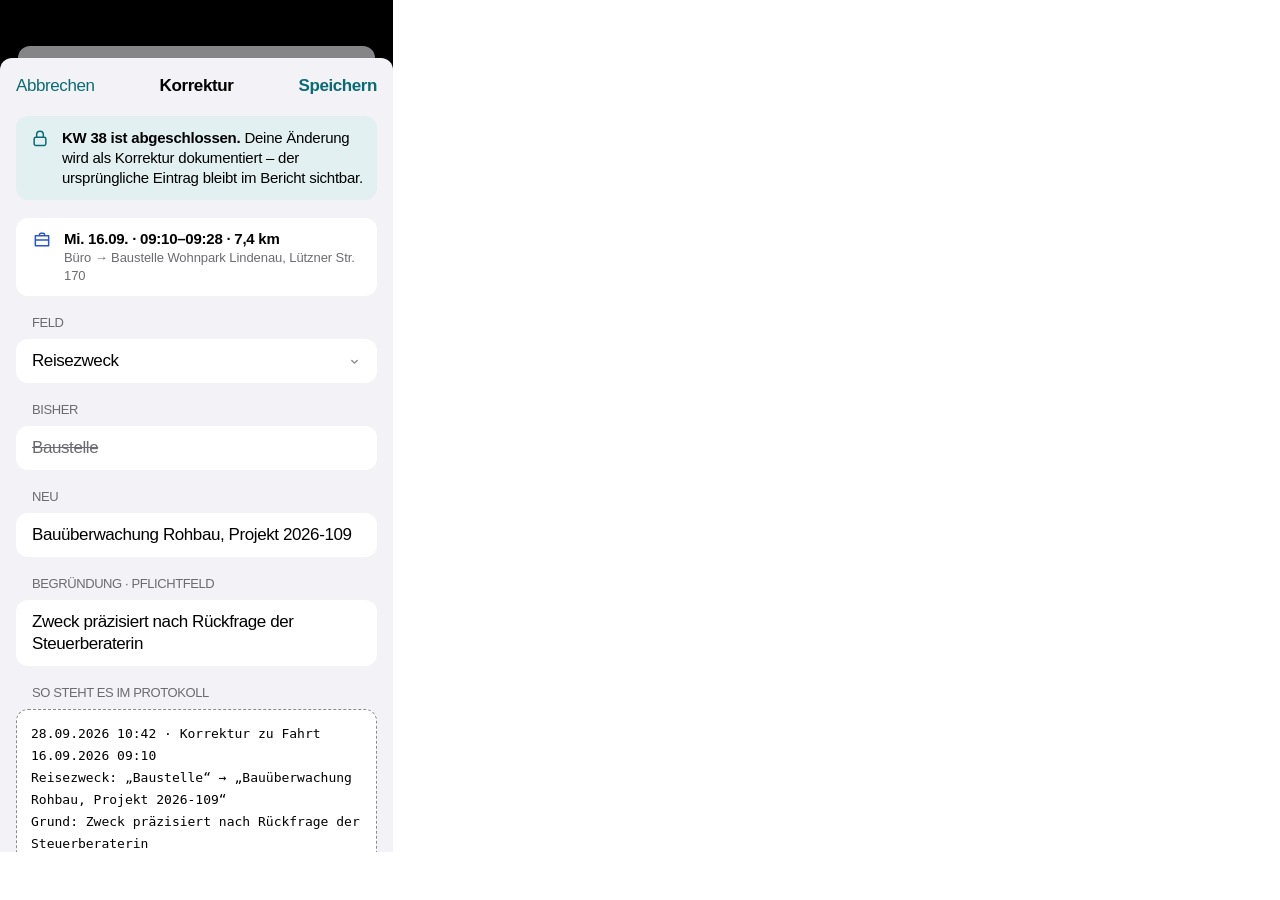
==== design/screens/correction.html @ 8487ca58 "Add design screens and render pipeline Adds seven new static UI mockup screens under `design/screens" ====
<!DOCTYPE html>
<html lang="en-GB"><head>
<meta charset="utf-8">
<title>Korrektur erfassen</title>
<style>
body{margin:0;font-family:-apple-system,BlinkMacSystemFont,"SF Pro Text","SF Pro Display","Helvetica Neue",Helvetica,sans-serif;-webkit-font-smoothing:antialiased}
*{box-sizing:border-box}
.s{--bg:#F2F2F7;--card:#FFFFFF;--fill:rgba(118,118,128,.12);--label:#000000;--sec:#6C6C70;--ter:#8A8A8E;--sep:rgba(60,60,67,.22);--acc:#0B6B74;--acc-t:#E2F0F1;--on:#FFFFFF;--biz:#2A55C9;--biz-t:#E7EDFB;--err:#C1271D;position:relative;overflow:hidden;display:flex;flex-direction:column;background:#000000;color:var(--label);font-size:17px;line-height:22px;letter-spacing:-.41px}
.s.dark{--bg:#1C1C1E;--card:#2C2C2E;--fill:rgba(118,118,128,.24);--label:#FFFFFF;--sec:#AEAEB2;--ter:#8D8D93;--sep:rgba(84,84,88,.65);--acc:#3FC1C9;--acc-t:#0D3437;--on:#00292C;--biz:#86ABFF;--biz-t:#1B2848;--err:#FF7B72}
.num{font-variant-numeric:tabular-nums}
.hl{font-size:17px;line-height:22px;font-weight:600}
.sh{font-size:15px;line-height:20px;letter-spacing:-.24px}
.fn{font-size:13px;line-height:18px;letter-spacing:-.08px}
.sec{color:var(--sec)}.b6{font-weight:600}
.col{display:flex;flex-direction:column}.hr{display:flex;align-items:center}.grow{flex:1;min-width:0}
.nb{display:inline-flex;align-items:center;gap:4px;border:0;background:none;padding:0;color:var(--acc);font-family:inherit;font-size:17px;letter-spacing:-.41px;min-height:44px;text-decoration:none;cursor:pointer}
.grp{background:var(--card);border-radius:12px;overflow:hidden;display:flex;flex-direction:column}
.grp>*{position:relative}
.grp>*+*::before{content:"";position:absolute;left:16px;right:0;top:0;height:.5px;background:var(--sep)}
.row{display:flex;align-items:center;gap:12px;min-height:44px;padding:11px 16px;color:inherit;text-decoration:none}
.gh{font-size:13px;line-height:18px;color:var(--sec);text-transform:uppercase;padding:0 16px 7px}
svg.i{width:20px;height:20px;fill:none;stroke:currentColor;stroke-width:1.8;stroke-linecap:round;stroke-linejoin:round;flex:none}
svg.sm{width:16px;height:16px;stroke-width:2.1}svg.xs{width:13px;height:13px;stroke-width:2.6}
.chev{color:var(--ter)}
.fld{border:0;background:none;font-family:inherit;font-size:17px;line-height:22px;letter-spacing:-.41px;color:var(--label);padding:0;width:100%;resize:none}
.sheet{position:absolute;left:0;right:0;bottom:0;top:58px;background:var(--bg);border-radius:12px 12px 0 0;display:flex;flex-direction:column;overflow:hidden}
</style>
</head>
<body>
<div class="s" style="width: 393px; height: 852px">
<div style="position: absolute; top: 46px; left: 18px; right: 18px; height: 40px; border-radius: 12px 12px 0 0; background: var(--bg); opacity: .55"></div>
<div class="sheet">
<div style="display: grid; grid-template-columns: 1fr auto 1fr; align-items: center; padding: 6px 16px 0; flex: none">
<a class="nb" href="TripDetail.dc.html" style="justify-self: start">Abbrechen</a>
<span class="hl">Korrektur</span>
<a class="nb" href="TripDetail.dc.html" style="justify-self: end; font-weight: 600">Speichern</a>
</div>
<div class="col" style="gap: 18px; padding: 8px 16px 24px">
<div class="hr" style="gap: 12px; align-items: flex-start; background: var(--acc-t); border-radius: 12px; padding: 12px 14px">
<svg xmlns="http://www.w3.org/2000/svg" class="i" viewBox="0 0 24 24" style="color: var(--acc)"><rect x="5" y="11" width="14" height="10" rx="2"></rect><path d="M8 11V8a4 4 0 0 1 8 0v3"></path></svg>
<span class="sh"><span class="b6">KW 38 ist abgeschlossen.</span> Deine Änderung wird als Korrektur dokumentiert – der ursprüngliche Eintrag bleibt im Bericht sichtbar.</span>
</div>
<div class="grp">
<div class="row" style="align-items: flex-start">
<svg xmlns="http://www.w3.org/2000/svg" class="i" viewBox="0 0 24 24" style="color: var(--biz); margin-top: 1px"><path d="M9 7V5.5A1.5 1.5 0 0 1 10.5 4h3A1.5 1.5 0 0 1 15 5.5V7M4 7h16v12H4zM4 12h16"></path></svg>
<div class="col grow"><span class="sh b6 num">Mi. 16.09. · 09:10–09:28 · 7,4 km</span><span class="fn sec">Büro → Baustelle Wohnpark Lindenau, Lützner Str. 170</span></div>
</div>
</div>
<div class="col">
<div class="gh">Feld</div>
<div class="grp"><a class="row" href="#"><span class="grow">Reisezweck</span><svg xmlns="http://www.w3.org/2000/svg" class="i xs chev" viewBox="0 0 24 24"><path d="m7 10 5 5 5-5"></path></svg></a></div>
</div>
<div class="col">
<div class="gh">Bisher</div>
<div class="grp"><div class="row"><span class="sec" style="text-decoration: line-through">Baustelle</span></div></div>
</div>
<div class="col">
<div class="gh">Neu</div>
<div class="grp"><label class="row"><input class="fld" value="Bauüberwachung Rohbau, Projekt 2026-109" aria-label="Neuer Reisezweck"></label></div>
</div>
<div class="col">
<div class="gh">Begründung · Pflichtfeld</div>
<div class="grp"><label class="row"><textarea class="fld" rows="2" aria-label="Begründung der Korrektur">Zweck präzisiert nach Rückfrage der Steuerberaterin</textarea></label></div>
</div>
<div class="col">
<div class="gh">So steht es im Protokoll</div>
<div style="background: var(--card); border-radius: 12px; padding: 12px 14px; border: 1px dashed var(--ter)">
<span class="fn num" style="font-family: ui-monospace, 'SF Mono', Menlo, monospace; letter-spacing: 0; line-height: 19px">28.09.2026 10:42 · Korrektur zu Fahrt 16.09.2026 09:10<br>Reisezweck: „Baustelle“ → „Bauüberwachung Rohbau, Projekt 2026-109“<br>Grund: Zweck präzisiert nach Rückfrage der Steuerberaterin</span>
</div>
</div>
</div>
</div>
</div>
</body></html>
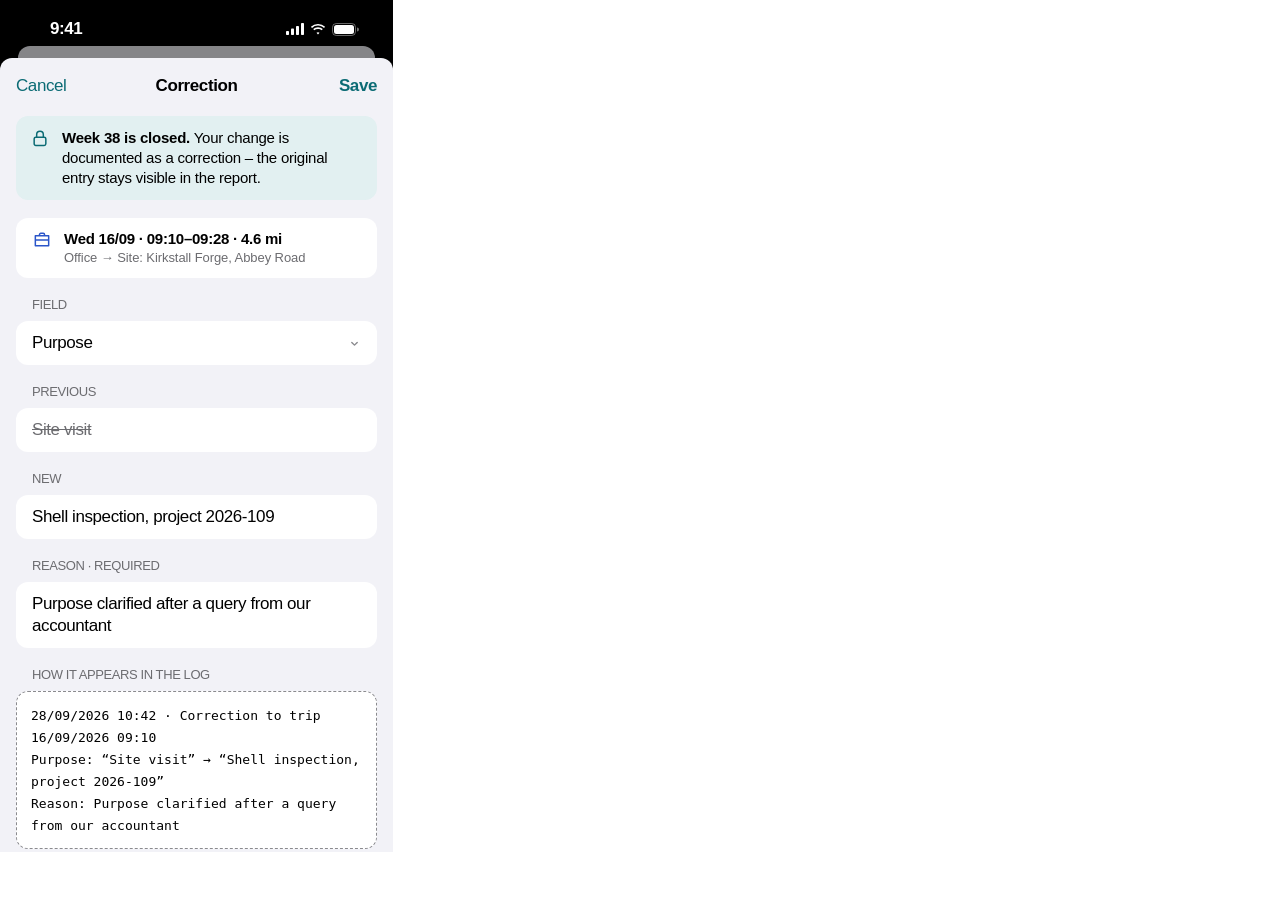
==== commit 124160bb: "Refresh English mockups and app branding assets Updates multiple design screen HTML mockups from Ger" ====
--- a/design/screens/correction.html
+++ b/design/screens/correction.html
@@ -1,7 +1,7 @@
 <!DOCTYPE html>
 <html lang="en-GB"><head>
 <meta charset="utf-8">
-<title>Korrektur erfassen</title>
+<title>Correction</title>
 <style>
 body{margin:0;font-family:-apple-system,BlinkMacSystemFont,"SF Pro Text","SF Pro Display","Helvetica Neue",Helvetica,sans-serif;-webkit-font-smoothing:antialiased}
 *{box-sizing:border-box}
@@ -24,48 +24,52 @@
 .chev{color:var(--ter)}
 .fld{border:0;background:none;font-family:inherit;font-size:17px;line-height:22px;letter-spacing:-.41px;color:var(--label);padding:0;width:100%;resize:none}
 .sheet{position:absolute;left:0;right:0;bottom:0;top:58px;background:var(--bg);border-radius:12px 12px 0 0;display:flex;flex-direction:column;overflow:hidden}
+
+.sb{position:absolute;top:0;left:0;right:0;height:54px;z-index:50;display:flex;align-items:center;justify-content:space-between;padding:4px 34px 0 50px;font-size:17px;font-weight:600;letter-spacing:-.4px;color:var(--label);pointer-events:none}
+.sbi{display:flex;align-items:center;gap:6px}
 </style>
 </head>
 <body>
 <div class="s" style="width: 393px; height: 852px">
+<div class="sb" aria-hidden="true" style="color:#fff"><span>9:41</span><span class="sbi"><svg xmlns="http://www.w3.org/2000/svg" viewBox="0 0 18 12" width="18" height="12" fill="currentColor"><rect x="0" y="8" width="3" height="4" rx=".8"/><rect x="5" y="5.5" width="3" height="6.5" rx=".8"/><rect x="10" y="3" width="3" height="9" rx=".8"/><rect x="15" y="0" width="3" height="12" rx=".8"/></svg><svg xmlns="http://www.w3.org/2000/svg" viewBox="0 0 16 12" width="16" height="12" fill="currentColor"><path d="M8 2.6c2.3 0 4.4.9 6 2.4l1.1-1.2A10.2 10.2 0 0 0 8 1 10.2 10.2 0 0 0 .9 3.8L2 5a8.6 8.6 0 0 1 6-2.4Zm0 3.3c1.4 0 2.7.5 3.7 1.4l1.1-1.2A7 7 0 0 0 8 4.3a7 7 0 0 0-4.8 1.8l1.1 1.2A5.4 5.4 0 0 1 8 5.9Zm0 3.3c.6 0 1.1.2 1.5.6L8 11.5 6.5 9.8c.4-.4.9-.6 1.5-.6Z"/></svg><svg xmlns="http://www.w3.org/2000/svg" viewBox="0 0 27 13" width="27" height="13"><rect x=".5" y=".5" width="23" height="12" rx="3.8" fill="none" stroke="currentColor" opacity=".4"/><rect x="2" y="2" width="20" height="9" rx="2.5" fill="currentColor"/><path d="M25 4.5v4a2 2 0 0 0 0-4Z" fill="currentColor" opacity=".45"/></svg></span></div>
 <div style="position: absolute; top: 46px; left: 18px; right: 18px; height: 40px; border-radius: 12px 12px 0 0; background: var(--bg); opacity: .55"></div>
 <div class="sheet">
 <div style="display: grid; grid-template-columns: 1fr auto 1fr; align-items: center; padding: 6px 16px 0; flex: none">
-<a class="nb" href="TripDetail.dc.html" style="justify-self: start">Abbrechen</a>
-<span class="hl">Korrektur</span>
-<a class="nb" href="TripDetail.dc.html" style="justify-self: end; font-weight: 600">Speichern</a>
+<a class="nb" href="TripDetail.dc.html" style="justify-self: start">Cancel</a>
+<span class="hl">Correction</span>
+<a class="nb" href="TripDetail.dc.html" style="justify-self: end; font-weight: 600">Save</a>
 </div>
 <div class="col" style="gap: 18px; padding: 8px 16px 24px">
 <div class="hr" style="gap: 12px; align-items: flex-start; background: var(--acc-t); border-radius: 12px; padding: 12px 14px">
 <svg xmlns="http://www.w3.org/2000/svg" class="i" viewBox="0 0 24 24" style="color: var(--acc)"><rect x="5" y="11" width="14" height="10" rx="2"></rect><path d="M8 11V8a4 4 0 0 1 8 0v3"></path></svg>
-<span class="sh"><span class="b6">KW 38 ist abgeschlossen.</span> Deine Änderung wird als Korrektur dokumentiert – der ursprüngliche Eintrag bleibt im Bericht sichtbar.</span>
+<span class="sh"><span class="b6">Week 38 is closed.</span> Your change is documented as a correction – the original entry stays visible in the report.</span>
 </div>
 <div class="grp">
 <div class="row" style="align-items: flex-start">
 <svg xmlns="http://www.w3.org/2000/svg" class="i" viewBox="0 0 24 24" style="color: var(--biz); margin-top: 1px"><path d="M9 7V5.5A1.5 1.5 0 0 1 10.5 4h3A1.5 1.5 0 0 1 15 5.5V7M4 7h16v12H4zM4 12h16"></path></svg>
-<div class="col grow"><span class="sh b6 num">Mi. 16.09. · 09:10–09:28 · 7,4 km</span><span class="fn sec">Büro → Baustelle Wohnpark Lindenau, Lützner Str. 170</span></div>
+<div class="col grow"><span class="sh b6 num">Wed 16/09 · 09:10–09:28 · 4.6 mi</span><span class="fn sec">Office → Site: Kirkstall Forge, Abbey Road</span></div>
 </div>
 </div>
 <div class="col">
-<div class="gh">Feld</div>
-<div class="grp"><a class="row" href="#"><span class="grow">Reisezweck</span><svg xmlns="http://www.w3.org/2000/svg" class="i xs chev" viewBox="0 0 24 24"><path d="m7 10 5 5 5-5"></path></svg></a></div>
+<div class="gh">Field</div>
+<div class="grp"><a class="row" href="#"><span class="grow">Purpose</span><svg xmlns="http://www.w3.org/2000/svg" class="i xs chev" viewBox="0 0 24 24"><path d="m7 10 5 5 5-5"></path></svg></a></div>
 </div>
 <div class="col">
-<div class="gh">Bisher</div>
-<div class="grp"><div class="row"><span class="sec" style="text-decoration: line-through">Baustelle</span></div></div>
+<div class="gh">Previous</div>
+<div class="grp"><div class="row"><span class="sec" style="text-decoration: line-through">Site visit</span></div></div>
 </div>
 <div class="col">
-<div class="gh">Neu</div>
-<div class="grp"><label class="row"><input class="fld" value="Bauüberwachung Rohbau, Projekt 2026-109" aria-label="Neuer Reisezweck"></label></div>
+<div class="gh">New</div>
+<div class="grp"><label class="row"><input class="fld" value="Shell inspection, project 2026-109" aria-label="New purpose"></label></div>
 </div>
 <div class="col">
-<div class="gh">Begründung · Pflichtfeld</div>
-<div class="grp"><label class="row"><textarea class="fld" rows="2" aria-label="Begründung der Korrektur">Zweck präzisiert nach Rückfrage der Steuerberaterin</textarea></label></div>
+<div class="gh">Reason · required</div>
+<div class="grp"><label class="row"><textarea class="fld" rows="2" aria-label="Reason for the correction">Purpose clarified after a query from our accountant</textarea></label></div>
 </div>
 <div class="col">
-<div class="gh">So steht es im Protokoll</div>
+<div class="gh">How it appears in the log</div>
 <div style="background: var(--card); border-radius: 12px; padding: 12px 14px; border: 1px dashed var(--ter)">
-<span class="fn num" style="font-family: ui-monospace, 'SF Mono', Menlo, monospace; letter-spacing: 0; line-height: 19px">28.09.2026 10:42 · Korrektur zu Fahrt 16.09.2026 09:10<br>Reisezweck: „Baustelle“ → „Bauüberwachung Rohbau, Projekt 2026-109“<br>Grund: Zweck präzisiert nach Rückfrage der Steuerberaterin</span>
+<span class="fn num" style="font-family: ui-monospace, 'SF Mono', Menlo, monospace; letter-spacing: 0; line-height: 19px">28/09/2026 10:42 · Correction to trip 16/09/2026 09:10<br>Purpose: “Site visit” → “Shell inspection, project 2026-109”<br>Reason: Purpose clarified after a query from our accountant</span>
 </div>
 </div>
 </div>
